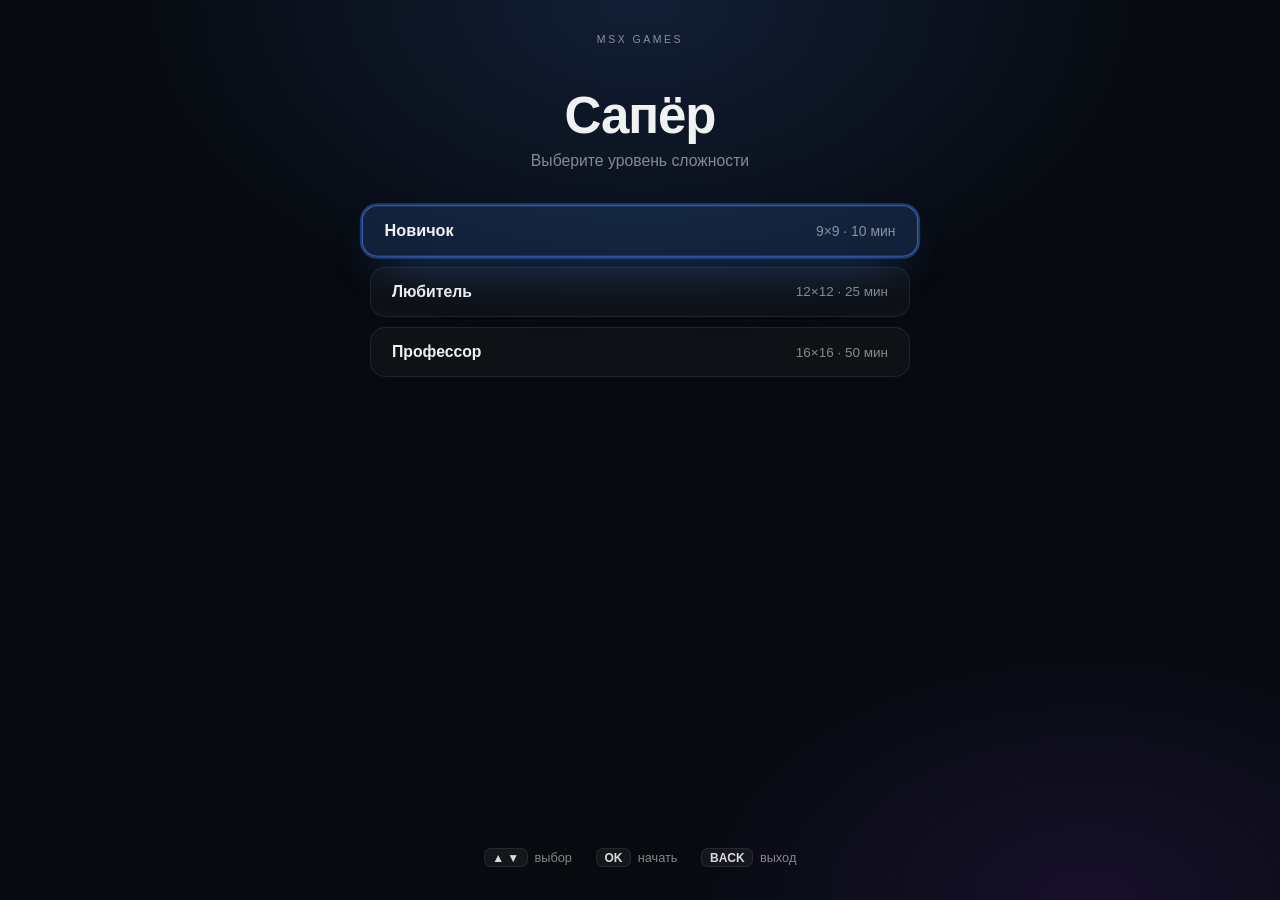
==== msx/game/index.html @ 0b4644fc "Add files via upload" ====
<!DOCTYPE html>
<html lang="ru">
<head>
<meta charset="UTF-8"/>
<meta name="viewport" content="width=device-width, initial-scale=1"/>
<title>Сапёр — MSX</title>
<style>
  :root{
    color-scheme: dark;
    --bg:#070a0f;
    --line:rgba(255,255,255,.08);
    --text:rgba(255,255,255,.94);
    --muted:rgba(255,255,255,.5);
    --accent:#4c8dff;
    --danger:#ff4d4d;
  }
  *{box-sizing:border-box;}
  html{font-size:clamp(15px,1.05vw,24px);}
  html,body{height:100%;margin:0;overflow:hidden;}
  body{
    background:var(--bg);
    color:var(--text);
    font-family:-apple-system,BlinkMacSystemFont,"Segoe UI",Roboto,Arial,sans-serif;
    -webkit-font-smoothing:antialiased;
    user-select:none;
    -webkit-tap-highlight-color:transparent;
  }
  body::before{
    content:"";
    position:fixed;
    inset:0;
    pointer-events:none;
    background:
      radial-gradient(60% 55% at 50% 0%,rgba(76,141,255,.16),transparent 70%),
      radial-gradient(50% 45% at 85% 100%,rgba(140,69,247,.12),transparent 70%);
  }
  #app{position:relative;height:100%;}
  .screen{
    position:absolute;
    inset:0;
    display:none;
    flex-direction:column;
    padding:2.2rem 2.6rem;
  }
  .screen.active{display:flex;}
  .brand{
    text-align:center;
    font-size:.7rem;
    letter-spacing:.24em;
    text-transform:uppercase;
    color:var(--muted);
  }
  .menu-head{margin-top:4vh;text-align:center;}
  .menu-head h1{
    margin:.3rem 0 0;
    font-size:3.4rem;
    font-weight:650;
    letter-spacing:-.02em;
  }
  .menu-head .sub{margin:.5rem 0 0;color:var(--muted);font-size:1.05rem;}
  .menu-list{
    display:flex;
    flex-direction:column;
    gap:.7rem;
    width:min(36rem,100%);
    margin:2.4rem auto 0;
  }
  .menu-item{
    display:flex;
    align-items:center;
    gap:1rem;
    padding:1rem 1.4rem;
    border-radius:1rem;
    border:1px solid var(--line);
    background:rgba(255,255,255,.03);
    font-size:1.05rem;
    transition:transform .12s ease,background .12s ease,border-color .12s ease,box-shadow .12s ease;
  }
  .menu-item .name{font-weight:550;}
  .menu-item .meta{margin-left:auto;color:var(--muted);font-size:.9rem;font-variant-numeric:tabular-nums;}
  .menu-item.sel{
    background:rgba(76,141,255,.16);
    border-color:rgba(76,141,255,.65);
    transform:scale(1.03);
    box-shadow:0 0 0 2px rgba(76,141,255,.35),0 20px 44px -20px rgba(76,141,255,.85);
  }
  .hud{display:flex;gap:1.4rem;justify-content:center;}
  .hud-item{
    display:flex;
    flex-direction:column;
    align-items:center;
    min-width:8.5rem;
    padding:.5rem 1.2rem;
    border:1px solid var(--line);
    border-radius:.9rem;
    background:rgba(255,255,255,.03);
  }
  .hud-label{font-size:.66rem;letter-spacing:.18em;text-transform:uppercase;color:var(--muted);}
  .hud b{font-size:1.5rem;font-variant-numeric:tabular-nums;}
  .board-wrap{
    flex:1;
    min-height:0;
    display:flex;
    align-items:center;
    justify-content:center;
    padding:1rem 0;
  }
  .board{
    --cols:9;
    --rows:9;
    --cell:44px;
    --gap:2px;
    display:grid;
    grid-template-columns:repeat(var(--cols),var(--cell));
    grid-template-rows:repeat(var(--rows),var(--cell));
    gap:var(--gap);
  }
  .cell{
    width:var(--cell);
    height:var(--cell);
    display:flex;
    align-items:center;
    justify-content:center;
    line-height:1;
    font-weight:700;
    font-size:calc(var(--cell) * .48);
    border-radius:calc(var(--cell) * .16);
    background:#1b2430;
    border:1px solid rgba(255,255,255,.05);
    box-shadow:inset 0 1px 0 rgba(255,255,255,.06);
    transition:transform .08s ease;
  }
  .cell.open{background:#0e131a;border-color:rgba(255,255,255,.03);box-shadow:none;}
  .cell.flag{color:#ff6b6b;}
  .cell.mine{background:#3a1113;color:#ffd0d0;}
  .cell.boom{background:var(--danger);color:#fff;}
  .cell.wrong{background:#2a1010;color:#ff9a9a;}
  .cell.cursor{
    outline:3px solid var(--accent);
    outline-offset:1px;
    transform:scale(1.08);
    z-index:2;
    box-shadow:0 0 0 4px rgba(76,141,255,.25),0 0 30px rgba(76,141,255,.55);
  }
  .cell.n1{color:#4c8dff;}
  .cell.n2{color:#34d399;}
  .cell.n3{color:#f87171;}
  .cell.n4{color:#c084fc;}
  .cell.n5{color:#fbbf24;}
  .cell.n6{color:#22d3ee;}
  .cell.n7{color:#e5e7eb;}
  .cell.n8{color:#9ca3af;}
  .hint-bar{
    display:flex;
    flex-wrap:wrap;
    gap:.5rem 1.6rem;
    justify-content:center;
    color:var(--muted);
    font-size:.85rem;
  }
  .hint-bar span{display:inline-flex;align-items:center;gap:.45rem;}
  .kbd{
    border:1px solid var(--line);
    background:rgba(255,255,255,.05);
    border-radius:.45rem;
    padding:.1rem .5rem;
    color:rgba(255,255,255,.85);
    font-size:.8rem;
  }
  .overlay{
    position:fixed;
    inset:0;
    z-index:10;
    display:flex;
    align-items:center;
    justify-content:center;
    background:rgba(4,7,11,.75);
    opacity:0;
    pointer-events:none;
    transition:opacity .15s ease;
  }
  .overlay.show{opacity:1;pointer-events:auto;}
  .panel{
    width:min(34rem,86vw);
    padding:2rem;
    border-radius:1.4rem;
    border:1px solid var(--line);
    background:linear-gradient(180deg,rgba(20,28,39,.98),rgba(12,17,24,.98));
    box-shadow:0 40px 90px -30px rgba(0,0,0,.9);
  }
  .panel h2{margin:0 0 .35rem;font-size:1.9rem;font-weight:650;}
  .ov-text{margin:0 0 1.5rem;color:var(--muted);font-size:.98rem;}
  .panel .menu-list{margin:0;width:100%;}
</style>
</head>
<body>
<div id="app">

  <section id="screen-menu" class="screen active">
    <div class="brand">MSX Games</div>
    <div class="menu-head">
      <h1>Сапёр</h1>
      <p class="sub">Выберите уровень сложности</p>
    </div>
    <nav id="menuList" class="menu-list"></nav>
    <div style="flex:1"></div>
    <div class="hint-bar">
      <span><b class="kbd">▲ ▼</b> выбор</span>
      <span><b class="kbd">OK</b> начать</span>
      <span><b class="kbd">BACK</b> выход</span>
    </div>
  </section>

  <section id="screen-game" class="screen">
    <div class="hud">
      <div class="hud-item"><span class="hud-label">Мины</span><b id="hudMines">0</b></div>
      <div class="hud-item"><span class="hud-label">Время</span><b id="hudTime">0:00</b></div>
      <div class="hud-item"><span class="hud-label">Уровень</span><b id="hudLevel">—</b></div>
    </div>
    <div id="boardWrap" class="board-wrap"><div id="board" class="board"></div></div>
    <div class="hint-bar">
      <span><b class="kbd">◀ ▲ ▼ ▶</b> курсор</span>
      <span><b class="kbd">OK</b> открыть</span>
      <span><b class="kbd">удержание OK</b> флаг</span>
      <span><b class="kbd">BACK</b> пауза</span>
    </div>
  </section>

  <div id="overlay" class="overlay">
    <div class="panel">
      <h2 id="ovTitle"></h2>
      <p id="ovText" class="ov-text"></p>
      <nav id="ovList" class="menu-list"></nav>
    </div>
  </div>

</div>

<script>
(function () {
  var LEVELS = [
    { name: 'Новичок',   cols: 9,  rows: 9,  mines: 10 },
    { name: 'Любитель',  cols: 12, rows: 12, mines: 25 },
    { name: 'Профессор', cols: 16, rows: 16, mines: 50 }
  ];
  var NUM_CLASS = ['', 'n1', 'n2', 'n3', 'n4', 'n5', 'n6', 'n7', 'n8'];
  var OK_CODES = [13, 32];
  var BACK_CODES = [8, 27, 166, 461, 10009];
  var HOLD_MS = 420;

  function el(id) { return document.getElementById(id); }

  var screenMenu = el('screen-menu');
  var screenGame = el('screen-game');
  var menuList = el('menuList');
  var boardEl = el('board');
  var boardWrap = el('boardWrap');
  var hudMines = el('hudMines');
  var hudTime = el('hudTime');
  var hudLevel = el('hudLevel');
  var overlay = el('overlay');
  var ovTitle = el('ovTitle');
  var ovText = el('ovText');
  var ovList = el('ovList');

  var state = {
    screen: 'menu',
    menuIndex: 0,
    level: 0,
    cells: null,
    cellEls: [],
    cols: 0,
    rows: 0,
    mineCount: 0,
    cursor: 0,
    started: false,
    finished: false,
    flags: 0,
    revealed: 0,
    time: 0,
    timer: null,
    overlay: null,
    ovIndex: 0,
    ovItems: []
  };

  var okDown = false;
  var okLong = false;
  var okTimer = null;

  function isOk(k) { return OK_CODES.indexOf(k) !== -1; }
  function isBack(k) { return BACK_CODES.indexOf(k) !== -1; }

  function fmtTime(t) {
    var m = Math.floor(t / 60);
    var s = t % 60;
    return m + ':' + (s < 10 ? '0' + s : s);
  }

  function buildItem(label, meta) {
    var item = document.createElement('div');
    item.className = 'menu-item';
    var name = document.createElement('span');
    name.className = 'name';
    name.textContent = label;
    item.appendChild(name);
    if (meta) {
      var m = document.createElement('span');
      m.className = 'meta';
      m.textContent = meta;
      item.appendChild(m);
    }
    return item;
  }

  function updateSel(container, index) {
    for (var i = 0; i < container.children.length; i++) {
      container.children[i].classList.toggle('sel', i === index);
    }
  }

  function buildMenu() {
    menuList.innerHTML = '';
    for (var i = 0; i < LEVELS.length; i++) {
      var lv = LEVELS[i];
      menuList.appendChild(buildItem(lv.name, lv.cols + '×' + lv.rows + ' · ' + lv.mines + ' мин'));
    }
    updateSel(menuList, state.menuIndex);
  }

  function setScreen(name) {
    state.screen = name;
    screenMenu.classList.toggle('active', name === 'menu');
    screenGame.classList.toggle('active', name === 'game');
  }

  function neighbors(i) {
    var x = i % state.cols;
    var y = Math.floor(i / state.cols);
    var out = [];
    for (var dy = -1; dy <= 1; dy++) {
      for (var dx = -1; dx <= 1; dx++) {
        if (!dx && !dy) { continue; }
        var nx = x + dx;
        var ny = y + dy;
        if (nx < 0 || ny < 0 || nx >= state.cols || ny >= state.rows) { continue; }
        out.push(ny * state.cols + nx);
      }
    }
    return out;
  }

  function shuffle(arr) {
    for (var i = arr.length - 1; i > 0; i--) {
      var j = Math.floor(Math.random() * (i + 1));
      var tmp = arr[i];
      arr[i] = arr[j];
      arr[j] = tmp;
    }
  }

  function placeMines(safe) {
    var total = state.cols * state.rows;
    var banned = [safe];
    var nb = neighbors(safe);
    for (var i = 0; i < nb.length; i++) { banned.push(nb[i]); }
    var pool = [];
    for (var p = 0; p < total; p++) {
      if (banned.indexOf(p) === -1) { pool.push(p); }
    }
    for (var q = 0; q < total && pool.length < state.mineCount; q++) {
      if (q !== safe && banned.indexOf(q) === -1 && pool.indexOf(q) === -1) { pool.push(q); }
    }
    shuffle(pool);
    for (var m = 0; m < state.mineCount && m < pool.length; m++) {
      state.cells[pool[m]].mine = true;
    }
    for (var c = 0; c < total; c++) {
      if (state.cells[c].mine) { continue; }
      var n = 0;
      var around = neighbors(c);
      for (var a = 0; a < around.length; a++) {
        if (state.cells[around[a]].mine) { n++; }
      }
      state.cells[c].count = n;
    }
  }

  function buildBoard() {
    boardEl.innerHTML = '';
    state.cellEls = [];
    var total = state.cols * state.rows;
    var frag = document.createDocumentFragment();
    for (var i = 0; i < total; i++) {
      var cell = document.createElement('div');
      cell.className = 'cell';
      frag.appendChild(cell);
      state.cellEls.push(cell);
    }
    boardEl.appendChild(frag);
  }

  function layoutBoard() {
    if (!state.cells || state.screen !== 'game') { return; }
    var rect = boardWrap.getBoundingClientRect();
    var pad = parseFloat(getComputedStyle(boardWrap).paddingTop) || 0;
    var gap = 2;
    var availW = rect.width - 6;
    var availH = rect.height - pad * 2 - 6;
    var cw = (availW - gap * (state.cols - 1)) / state.cols;
    var ch = (availH - gap * (state.rows - 1)) / state.rows;
    var size = Math.floor(Math.min(cw, ch));
    if (size < 16) { size = 16; }
    boardEl.style.setProperty('--cols', state.cols);
    boardEl.style.setProperty('--rows', state.rows);
    boardEl.style.setProperty('--gap', gap + 'px');
    boardEl.style.setProperty('--cell', size + 'px');
  }

  function updateCell(i) {
    var c = state.cells[i];
    var e = state.cellEls[i];
    var cls = 'cell';
    var txt = '';
    if (c.revealed && c.mine) {
      cls += c.boom ? ' mine boom' : ' mine';
      txt = '●';
    } else if (c.revealed) {
      cls += ' open';
      if (c.count > 0) {
        cls += ' ' + NUM_CLASS[c.count];
        txt = String(c.count);
      }
    } else if (c.flagged) {
      if (state.finished && !c.mine) {
        cls += ' flag wrong';
        txt = '✕';
      } else {
        cls += ' flag';
        txt = '⚑';
      }
    } else if (c.mine && state.finished) {
      cls += ' open mine';
      txt = '●';
    }
    if (i === state.cursor && !state.finished) { cls += ' cursor'; }
    e.className = cls;
    if (e.textContent !== txt) { e.textContent = txt; }
  }

  function renderAll() {
    for (var i = 0; i < state.cells.length; i++) { updateCell(i); }
  }

  function updateHud() {
    hudMines.textContent = state.mineCount - state.flags;
    hudTime.textContent = fmtTime(state.time);
  }

  function startTimer() {
    stopTimer();
    state.timer = setInterval(function () {
      if (state.time < 999) { state.time++; }
      hudTime.textContent = fmtTime(state.time);
    }, 1000);
  }

  function stopTimer() {
    if (state.timer) {
      clearInterval(state.timer);
      state.timer = null;
    }
  }

  function newGame(levelIndex) {
    stopTimer();
    closeOverlay();
    state.level = levelIndex;
    var lv = LEVELS[levelIndex];
    state.cols = lv.cols;
    state.rows = lv.rows;
    state.mineCount = lv.mines;
    var total = lv.cols * lv.rows;
    state.cells = [];
    for (var i = 0; i < total; i++) {
      state.cells.push({ mine: false, revealed: false, flagged: false, count: 0, boom: false });
    }
    state.cursor = 0;
    state.started = false;
    state.finished = false;
    state.flags = 0;
    state.revealed = 0;
    state.time = 0;
    hudLevel.textContent = lv.name;
    updateHud();
    setScreen('game');
    buildBoard();
    layoutBoard();
    renderAll();
  }

  function floodReveal(start) {
    var stack = [start];
    while (stack.length) {
      var i = stack.pop();
      var c = state.cells[i];
      if (c.revealed || c.flagged) { continue; }
      c.revealed = true;
      state.revealed++;
      if (c.count === 0 && !c.mine) {
        var nb = neighbors(i);
        for (var n = 0; n < nb.length; n++) {
          if (!state.cells[nb[n]].revealed) { stack.push(nb[n]); }
        }
      }
    }
  }

  function checkWin() {
    if (state.revealed === state.cols * state.rows - state.mineCount) {
      win();
      return true;
    }
    return false;
  }

  function win() {
    state.finished = true;
    stopTimer();
    for (var i = 0; i < state.cells.length; i++) {
      if (state.cells[i].mine) { state.cells[i].flagged = true; }
    }
    state.flags = state.mineCount;
    updateHud();
    renderAll();
    showOverlay('win');
  }

  function lose() {
    state.finished = true;
    stopTimer();
    for (var i = 0; i < state.cells.length; i++) {
      var c = state.cells[i];
      if (c.mine && !c.flagged) { c.revealed = true; }
    }
    renderAll();
    showOverlay('lose');
  }

  function openCell(i) {
    if (state.screen !== 'game' || state.overlay || state.finished) { return; }
    var c = state.cells[i];
    if (c.flagged) { return; }
    if (!state.started) {
      placeMines(i);
      state.started = true;
      startTimer();
    }
    if (c.revealed) {
      chord(i);
      return;
    }
    if (c.mine) {
      c.revealed = true;
      c.boom = true;
      lose();
      return;
    }
    floodReveal(i);
    renderAll();
    checkWin();
  }

  function chord(i) {
    var c = state.cells[i];
    if (c.count === 0) { return; }
    var nb = neighbors(i);
    var flags = 0;
    for (var n = 0; n < nb.length; n++) {
      if (state.cells[nb[n]].flagged) { flags++; }
    }
    if (flags !== c.count) { return; }
    for (var k = 0; k < nb.length; k++) {
      var t = state.cells[nb[k]];
      if (t.flagged || t.revealed) { continue; }
      if (t.mine) {
        t.revealed = true;
        t.boom = true;
        lose();
        return;
      }
      floodReveal(nb[k]);
      if (checkWin()) { return; }
    }
    renderAll();
  }

  function toggleFlag(i) {
    if (state.screen !== 'game' || state.overlay || state.finished) { return; }
    var c = state.cells[i];
    if (c.revealed) { return; }
    c.flagged = !c.flagged;
    state.flags += c.flagged ? 1 : -1;
    updateHud();
    updateCell(i);
  }

  function moveCursor(dx, dy) {
    var x = state.cursor % state.cols;
    var y = Math.floor(state.cursor / state.cols);
    var nx = Math.min(state.cols - 1, Math.max(0, x + dx));
    var ny = Math.min(state.rows - 1, Math.max(0, y + dy));
    var ni = ny * state.cols + nx;
    if (ni === state.cursor) { return; }
    var prev = state.cursor;
    state.cursor = ni;
    updateCell(prev);
    updateCell(ni);
  }

  function buildOverlayList(items) {
    ovList.innerHTML = '';
    for (var i = 0; i < items.length; i++) {
      ovList.appendChild(buildItem(items[i].label, null));
    }
    updateSel(ovList, state.ovIndex);
  }

  function showOverlay(type) {
    var title = '';
    var text = '';
    var items = [];
    if (type === 'pause') {
      title = 'Пауза';
      text = 'Игра приостановлена.';
      items = [
        { label: 'Продолжить', run: resumeGame },
        { label: 'Новая игра', run: function () { newGame(state.level); } },
        { label: 'Уровни', run: goMenu }
      ];
    } else if (type === 'win') {
      title = 'Победа';
      text = 'Поле очищено за ' + fmtTime(state.time) + '.';
      items = [
        { label: 'Новая игра', run: function () { newGame(state.level); } },
        { label: 'Уровни', run: goMenu }
      ];
    } else {
      title = 'Поражение';
      text = 'Вы наткнулись на мину.';
      items = [
        { label: 'Новая игра', run: function () { newGame(state.level); } },
        { label: 'Уровни', run: goMenu }
      ];
    }
    state.overlay = type;
    state.ovIndex = 0;
    state.ovItems = items;
    ovTitle.textContent = title;
    ovText.textContent = text;
    buildOverlayList(items);
    overlay.classList.add('show');
  }

  function closeOverlay() {
    overlay.classList.remove('show');
    state.overlay = null;
  }

  function resumeGame() {
    closeOverlay();
    if (state.screen === 'game' && !state.finished) { startTimer(); }
  }

  function goMenu() {
    stopTimer();
    closeOverlay();
    setScreen('menu');
    updateSel(menuList, state.menuIndex);
  }

  function moveMenu(d) {
    state.menuIndex = (state.menuIndex + d + LEVELS.length) % LEVELS.length;
    updateSel(menuList, state.menuIndex);
  }

  function moveOverlay(d) {
    var n = state.ovItems.length;
    if (!n) { return; }
    state.ovIndex = (state.ovIndex + d + n) % n;
    updateSel(ovList, state.ovIndex);
  }

  function activateOverlay() {
    var item = state.ovItems[state.ovIndex];
    if (item) { item.run(); }
  }

  function exitApp() {
    try {
      if (history.length > 1) { history.back(); }
    } catch (err) {}
  }

  function clearOkTimer() {
    if (okTimer) {
      clearTimeout(okTimer);
      okTimer = null;
    }
  }

  function onKeyDown(e) {
    var k = e.keyCode || e.which;
    if ((k >= 37 && k <= 40) || isOk(k) || isBack(k)) { e.preventDefault(); }
    if (e.repeat && isOk(k)) { return; }

    if (state.overlay) {
      if (k === 38) { moveOverlay(-1); }
      else if (k === 40) { moveOverlay(1); }
      else if (isOk(k)) { activateOverlay(); }
      else if (isBack(k)) { resumeGame(); }
      return;
    }

    if (state.screen === 'menu') {
      if (k === 38) { moveMenu(-1); }
      else if (k === 40) { moveMenu(1); }
      else if (isOk(k)) { newGame(state.menuIndex); }
      else if (isBack(k)) { exitApp(); }
      return;
    }

    if (k === 37) { moveCursor(-1, 0); }
    else if (k === 39) { moveCursor(1, 0); }
    else if (k === 38) { moveCursor(0, -1); }
    else if (k === 40) { moveCursor(0, 1); }
    else if (isOk(k)) {
      okDown = true;
      okLong = false;
      clearOkTimer();
      okTimer = setTimeout(function () {
        okLong = true;
        toggleFlag(state.cursor);
      }, HOLD_MS);
    } else if (isBack(k)) {
      if (state.finished) { goMenu(); }
      else { stopTimer(); showOverlay('pause'); }
    }
  }

  function onKeyUp(e) {
    var k = e.keyCode || e.which;
    if (!isOk(k)) { return; }
    clearOkTimer();
    if (okDown && !okLong) { openCell(state.cursor); }
    okDown = false;
    okLong = false;
  }

  document.addEventListener('keydown', onKeyDown);
  document.addEventListener('keyup', onKeyUp);
  window.addEventListener('resize', layoutBoard);
  window.addEventListener('blur', clearOkTimer);

  buildMenu();
  updateHud();
})();
</script>
</body>
</html>
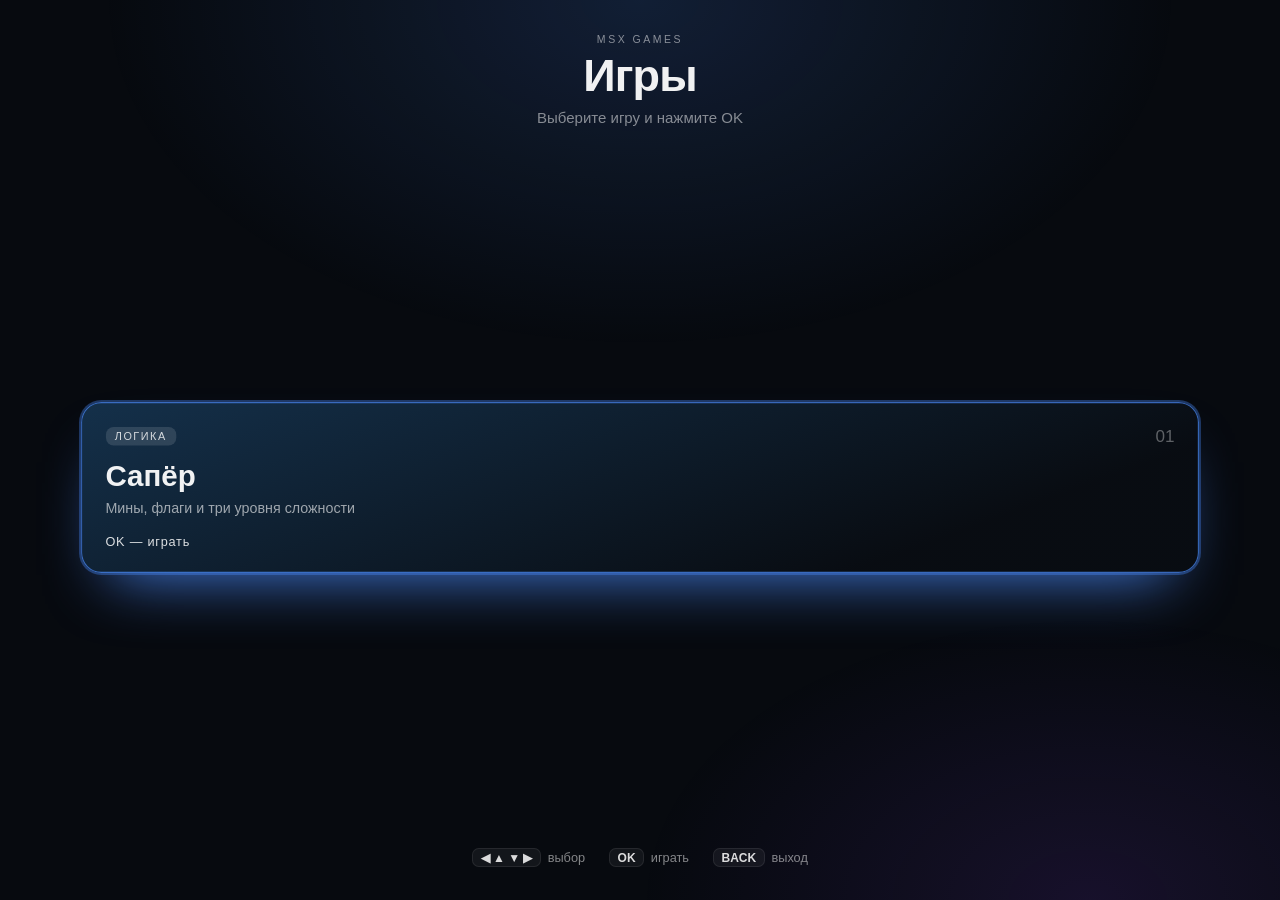
==== commit 26a1789d: "Add files via upload" ====
--- a/msx/game/index.html
+++ b/msx/game/index.html
@@ -3,7 +3,7 @@
 <head>
 <meta charset="UTF-8"/>
 <meta name="viewport" content="width=device-width, initial-scale=1"/>
-<title>Сапёр — MSX</title>
+<title>Игры — MSX</title>
 <style>
   :root{
     color-scheme: dark;
@@ -12,7 +12,6 @@
     --text:rgba(255,255,255,.94);
     --muted:rgba(255,255,255,.5);
     --accent:#4c8dff;
-    --danger:#ff4d4d;
   }
   *{box-sizing:border-box;}
   html{font-size:clamp(15px,1.05vw,24px);}
@@ -34,122 +33,71 @@
       radial-gradient(60% 55% at 50% 0%,rgba(76,141,255,.16),transparent 70%),
       radial-gradient(50% 45% at 85% 100%,rgba(140,69,247,.12),transparent 70%);
   }
-  #app{position:relative;height:100%;}
-  .screen{
-    position:absolute;
-    inset:0;
-    display:none;
+  #app{
+    position:relative;
+    height:100%;
+    display:flex;
     flex-direction:column;
     padding:2.2rem 2.6rem;
   }
-  .screen.active{display:flex;}
-  .brand{
-    text-align:center;
-    font-size:.7rem;
-    letter-spacing:.24em;
-    text-transform:uppercase;
-    color:var(--muted);
-  }
-  .menu-head{margin-top:4vh;text-align:center;}
-  .menu-head h1{
-    margin:.3rem 0 0;
-    font-size:3.4rem;
-    font-weight:650;
-    letter-spacing:-.02em;
-  }
-  .menu-head .sub{margin:.5rem 0 0;color:var(--muted);font-size:1.05rem;}
-  .menu-list{
-    display:flex;
-    flex-direction:column;
-    gap:.7rem;
-    width:min(36rem,100%);
-    margin:2.4rem auto 0;
-  }
-  .menu-item{
-    display:flex;
-    align-items:center;
-    gap:1rem;
-    padding:1rem 1.4rem;
-    border-radius:1rem;
-    border:1px solid var(--line);
-    background:rgba(255,255,255,.03);
-    font-size:1.05rem;
-    transition:transform .12s ease,background .12s ease,border-color .12s ease,box-shadow .12s ease;
-  }
-  .menu-item .name{font-weight:550;}
-  .menu-item .meta{margin-left:auto;color:var(--muted);font-size:.9rem;font-variant-numeric:tabular-nums;}
-  .menu-item.sel{
-    background:rgba(76,141,255,.16);
-    border-color:rgba(76,141,255,.65);
-    transform:scale(1.03);
-    box-shadow:0 0 0 2px rgba(76,141,255,.35),0 20px 44px -20px rgba(76,141,255,.85);
-  }
-  .hud{display:flex;gap:1.4rem;justify-content:center;}
-  .hud-item{
-    display:flex;
-    flex-direction:column;
-    align-items:center;
-    min-width:8.5rem;
-    padding:.5rem 1.2rem;
-    border:1px solid var(--line);
-    border-radius:.9rem;
-    background:rgba(255,255,255,.03);
-  }
-  .hud-label{font-size:.66rem;letter-spacing:.18em;text-transform:uppercase;color:var(--muted);}
-  .hud b{font-size:1.5rem;font-variant-numeric:tabular-nums;}
-  .board-wrap{
+  .head{text-align:center;}
+  .brand{font-size:.7rem;letter-spacing:.24em;text-transform:uppercase;color:var(--muted);}
+  .head h1{margin:.3rem 0 0;font-size:3rem;font-weight:650;letter-spacing:-.02em;}
+  .head .sub{margin:.5rem 0 0;color:var(--muted);font-size:1rem;}
+  .grid-wrap{
     flex:1;
     min-height:0;
     display:flex;
     align-items:center;
     justify-content:center;
-    padding:1rem 0;
-  }
-  .board{
-    --cols:9;
-    --rows:9;
-    --cell:44px;
-    --gap:2px;
+    padding:2rem 0;
+  }
+  .grid{
+    --cols:1;
     display:grid;
-    grid-template-columns:repeat(var(--cols),var(--cell));
-    grid-template-rows:repeat(var(--rows),var(--cell));
-    gap:var(--gap);
-  }
-  .cell{
-    width:var(--cell);
-    height:var(--cell);
-    display:flex;
-    align-items:center;
-    justify-content:center;
-    line-height:1;
-    font-weight:700;
-    font-size:calc(var(--cell) * .48);
-    border-radius:calc(var(--cell) * .16);
-    background:#1b2430;
-    border:1px solid rgba(255,255,255,.05);
+    grid-template-columns:repeat(var(--cols),1fr);
+    gap:1.2rem;
+    width:100%;
+    max-width:72rem;
+  }
+  .card{
+    position:relative;
+    display:flex;
+    flex-direction:column;
+    min-height:11rem;
+    padding:1.5rem;
+    border-radius:1.3rem;
+    border:1px solid var(--line);
+    background:linear-gradient(160deg,var(--card) 0%,rgba(9,13,19,.94) 78%);
     box-shadow:inset 0 1px 0 rgba(255,255,255,.06);
-    transition:transform .08s ease;
-  }
-  .cell.open{background:#0e131a;border-color:rgba(255,255,255,.03);box-shadow:none;}
-  .cell.flag{color:#ff6b6b;}
-  .cell.mine{background:#3a1113;color:#ffd0d0;}
-  .cell.boom{background:var(--danger);color:#fff;}
-  .cell.wrong{background:#2a1010;color:#ff9a9a;}
-  .cell.cursor{
-    outline:3px solid var(--accent);
-    outline-offset:1px;
-    transform:scale(1.08);
-    z-index:2;
-    box-shadow:0 0 0 4px rgba(76,141,255,.25),0 0 30px rgba(76,141,255,.55);
-  }
-  .cell.n1{color:#4c8dff;}
-  .cell.n2{color:#34d399;}
-  .cell.n3{color:#f87171;}
-  .cell.n4{color:#c084fc;}
-  .cell.n5{color:#fbbf24;}
-  .cell.n6{color:#22d3ee;}
-  .cell.n7{color:#e5e7eb;}
-  .cell.n8{color:#9ca3af;}
+    transition:transform .12s ease,border-color .12s ease,box-shadow .12s ease;
+  }
+  .card-head{display:flex;align-items:center;gap:.6rem;}
+  .tag{
+    padding:.2rem .6rem;
+    border-radius:.5rem;
+    background:rgba(255,255,255,.12);
+    font-size:.7rem;
+    letter-spacing:.14em;
+    text-transform:uppercase;
+    color:rgba(255,255,255,.8);
+  }
+  .num{margin-left:auto;color:rgba(255,255,255,.35);font-size:1.1rem;font-variant-numeric:tabular-nums;}
+  .card h2{margin:auto 0 0;font-size:1.9rem;font-weight:650;}
+  .card p{margin:.45rem 0 0;font-size:.92rem;color:rgba(255,255,255,.6);}
+  .card-hint{
+    margin-top:1.2rem;
+    font-size:.82rem;
+    letter-spacing:.06em;
+    color:rgba(255,255,255,.45);
+  }
+  .card.sel{
+    border-color:rgba(76,141,255,.7);
+    transform:scale(1.035);
+    box-shadow:0 0 0 2px rgba(76,141,255,.35),0 30px 60px -28px rgba(76,141,255,.9);
+  }
+  .card.sel .card-hint{color:rgba(255,255,255,.85);}
+  .empty{color:var(--muted);text-align:center;font-size:1rem;}
   .hint-bar{
     display:flex;
     flex-wrap:wrap;
@@ -167,546 +115,137 @@
     color:rgba(255,255,255,.85);
     font-size:.8rem;
   }
-  .overlay{
-    position:fixed;
-    inset:0;
-    z-index:10;
-    display:flex;
-    align-items:center;
-    justify-content:center;
-    background:rgba(4,7,11,.75);
-    opacity:0;
-    pointer-events:none;
-    transition:opacity .15s ease;
-  }
-  .overlay.show{opacity:1;pointer-events:auto;}
-  .panel{
-    width:min(34rem,86vw);
-    padding:2rem;
-    border-radius:1.4rem;
-    border:1px solid var(--line);
-    background:linear-gradient(180deg,rgba(20,28,39,.98),rgba(12,17,24,.98));
-    box-shadow:0 40px 90px -30px rgba(0,0,0,.9);
-  }
-  .panel h2{margin:0 0 .35rem;font-size:1.9rem;font-weight:650;}
-  .ov-text{margin:0 0 1.5rem;color:var(--muted);font-size:.98rem;}
-  .panel .menu-list{margin:0;width:100%;}
 </style>
 </head>
 <body>
 <div id="app">
-
-  <section id="screen-menu" class="screen active">
+  <header class="head">
     <div class="brand">MSX Games</div>
-    <div class="menu-head">
-      <h1>Сапёр</h1>
-      <p class="sub">Выберите уровень сложности</p>
-    </div>
-    <nav id="menuList" class="menu-list"></nav>
-    <div style="flex:1"></div>
-    <div class="hint-bar">
-      <span><b class="kbd">▲ ▼</b> выбор</span>
-      <span><b class="kbd">OK</b> начать</span>
-      <span><b class="kbd">BACK</b> выход</span>
-    </div>
-  </section>
-
-  <section id="screen-game" class="screen">
-    <div class="hud">
-      <div class="hud-item"><span class="hud-label">Мины</span><b id="hudMines">0</b></div>
-      <div class="hud-item"><span class="hud-label">Время</span><b id="hudTime">0:00</b></div>
-      <div class="hud-item"><span class="hud-label">Уровень</span><b id="hudLevel">—</b></div>
-    </div>
-    <div id="boardWrap" class="board-wrap"><div id="board" class="board"></div></div>
-    <div class="hint-bar">
-      <span><b class="kbd">◀ ▲ ▼ ▶</b> курсор</span>
-      <span><b class="kbd">OK</b> открыть</span>
-      <span><b class="kbd">удержание OK</b> флаг</span>
-      <span><b class="kbd">BACK</b> пауза</span>
-    </div>
-  </section>
-
-  <div id="overlay" class="overlay">
-    <div class="panel">
-      <h2 id="ovTitle"></h2>
-      <p id="ovText" class="ov-text"></p>
-      <nav id="ovList" class="menu-list"></nav>
-    </div>
+    <h1>Игры</h1>
+    <p class="sub">Выберите игру и нажмите OK</p>
+  </header>
+
+  <div class="grid-wrap">
+    <main id="grid" class="grid"></main>
   </div>
 
+  <footer class="hint-bar">
+    <span><b class="kbd">◀ ▲ ▼ ▶</b> выбор</span>
+    <span><b class="kbd">OK</b> играть</span>
+    <span><b class="kbd">BACK</b> выход</span>
+  </footer>
 </div>
 
 <script>
 (function () {
-  var LEVELS = [
-    { name: 'Новичок',   cols: 9,  rows: 9,  mines: 10 },
-    { name: 'Любитель',  cols: 12, rows: 12, mines: 25 },
-    { name: 'Профессор', cols: 16, rows: 16, mines: 50 }
+  var GAMES = [
+    {
+      title: 'Сапёр',
+      sub: 'Мины, флаги и три уровня сложности',
+      tag: 'Логика',
+      color: '#14304A',
+      url: 'bombgame/index.html'
+    }
   ];
-  var NUM_CLASS = ['', 'n1', 'n2', 'n3', 'n4', 'n5', 'n6', 'n7', 'n8'];
+
   var OK_CODES = [13, 32];
   var BACK_CODES = [8, 27, 166, 461, 10009];
-  var HOLD_MS = 420;
-
-  function el(id) { return document.getElementById(id); }
-
-  var screenMenu = el('screen-menu');
-  var screenGame = el('screen-game');
-  var menuList = el('menuList');
-  var boardEl = el('board');
-  var boardWrap = el('boardWrap');
-  var hudMines = el('hudMines');
-  var hudTime = el('hudTime');
-  var hudLevel = el('hudLevel');
-  var overlay = el('overlay');
-  var ovTitle = el('ovTitle');
-  var ovText = el('ovText');
-  var ovList = el('ovList');
-
-  var state = {
-    screen: 'menu',
-    menuIndex: 0,
-    level: 0,
-    cells: null,
-    cellEls: [],
-    cols: 0,
-    rows: 0,
-    mineCount: 0,
-    cursor: 0,
-    started: false,
-    finished: false,
-    flags: 0,
-    revealed: 0,
-    time: 0,
-    timer: null,
-    overlay: null,
-    ovIndex: 0,
-    ovItems: []
-  };
-
-  var okDown = false;
-  var okLong = false;
-  var okTimer = null;
 
   function isOk(k) { return OK_CODES.indexOf(k) !== -1; }
   function isBack(k) { return BACK_CODES.indexOf(k) !== -1; }
 
-  function fmtTime(t) {
-    var m = Math.floor(t / 60);
-    var s = t % 60;
-    return m + ':' + (s < 10 ? '0' + s : s);
-  }
-
-  function buildItem(label, meta) {
-    var item = document.createElement('div');
-    item.className = 'menu-item';
-    var name = document.createElement('span');
-    name.className = 'name';
-    name.textContent = label;
-    item.appendChild(name);
-    if (meta) {
-      var m = document.createElement('span');
-      m.className = 'meta';
-      m.textContent = meta;
-      item.appendChild(m);
-    }
-    return item;
-  }
-
-  function updateSel(container, index) {
-    for (var i = 0; i < container.children.length; i++) {
-      container.children[i].classList.toggle('sel', i === index);
-    }
-  }
-
-  function buildMenu() {
-    menuList.innerHTML = '';
-    for (var i = 0; i < LEVELS.length; i++) {
-      var lv = LEVELS[i];
-      menuList.appendChild(buildItem(lv.name, lv.cols + '×' + lv.rows + ' · ' + lv.mines + ' мин'));
-    }
-    updateSel(menuList, state.menuIndex);
-  }
-
-  function setScreen(name) {
-    state.screen = name;
-    screenMenu.classList.toggle('active', name === 'menu');
-    screenGame.classList.toggle('active', name === 'game');
-  }
-
-  function neighbors(i) {
-    var x = i % state.cols;
-    var y = Math.floor(i / state.cols);
-    var out = [];
-    for (var dy = -1; dy <= 1; dy++) {
-      for (var dx = -1; dx <= 1; dx++) {
-        if (!dx && !dy) { continue; }
-        var nx = x + dx;
-        var ny = y + dy;
-        if (nx < 0 || ny < 0 || nx >= state.cols || ny >= state.rows) { continue; }
-        out.push(ny * state.cols + nx);
-      }
-    }
-    return out;
-  }
-
-  function shuffle(arr) {
-    for (var i = arr.length - 1; i > 0; i--) {
-      var j = Math.floor(Math.random() * (i + 1));
-      var tmp = arr[i];
-      arr[i] = arr[j];
-      arr[j] = tmp;
-    }
-  }
-
-  function placeMines(safe) {
-    var total = state.cols * state.rows;
-    var banned = [safe];
-    var nb = neighbors(safe);
-    for (var i = 0; i < nb.length; i++) { banned.push(nb[i]); }
-    var pool = [];
-    for (var p = 0; p < total; p++) {
-      if (banned.indexOf(p) === -1) { pool.push(p); }
-    }
-    for (var q = 0; q < total && pool.length < state.mineCount; q++) {
-      if (q !== safe && banned.indexOf(q) === -1 && pool.indexOf(q) === -1) { pool.push(q); }
-    }
-    shuffle(pool);
-    for (var m = 0; m < state.mineCount && m < pool.length; m++) {
-      state.cells[pool[m]].mine = true;
-    }
-    for (var c = 0; c < total; c++) {
-      if (state.cells[c].mine) { continue; }
-      var n = 0;
-      var around = neighbors(c);
-      for (var a = 0; a < around.length; a++) {
-        if (state.cells[around[a]].mine) { n++; }
-      }
-      state.cells[c].count = n;
-    }
-  }
-
-  function buildBoard() {
-    boardEl.innerHTML = '';
-    state.cellEls = [];
-    var total = state.cols * state.rows;
-    var frag = document.createDocumentFragment();
-    for (var i = 0; i < total; i++) {
-      var cell = document.createElement('div');
-      cell.className = 'cell';
-      frag.appendChild(cell);
-      state.cellEls.push(cell);
-    }
-    boardEl.appendChild(frag);
-  }
-
-  function layoutBoard() {
-    if (!state.cells || state.screen !== 'game') { return; }
-    var rect = boardWrap.getBoundingClientRect();
-    var pad = parseFloat(getComputedStyle(boardWrap).paddingTop) || 0;
-    var gap = 2;
-    var availW = rect.width - 6;
-    var availH = rect.height - pad * 2 - 6;
-    var cw = (availW - gap * (state.cols - 1)) / state.cols;
-    var ch = (availH - gap * (state.rows - 1)) / state.rows;
-    var size = Math.floor(Math.min(cw, ch));
-    if (size < 16) { size = 16; }
-    boardEl.style.setProperty('--cols', state.cols);
-    boardEl.style.setProperty('--rows', state.rows);
-    boardEl.style.setProperty('--gap', gap + 'px');
-    boardEl.style.setProperty('--cell', size + 'px');
-  }
-
-  function updateCell(i) {
-    var c = state.cells[i];
-    var e = state.cellEls[i];
-    var cls = 'cell';
-    var txt = '';
-    if (c.revealed && c.mine) {
-      cls += c.boom ? ' mine boom' : ' mine';
-      txt = '●';
-    } else if (c.revealed) {
-      cls += ' open';
-      if (c.count > 0) {
-        cls += ' ' + NUM_CLASS[c.count];
-        txt = String(c.count);
-      }
-    } else if (c.flagged) {
-      if (state.finished && !c.mine) {
-        cls += ' flag wrong';
-        txt = '✕';
-      } else {
-        cls += ' flag';
-        txt = '⚑';
-      }
-    } else if (c.mine && state.finished) {
-      cls += ' open mine';
-      txt = '●';
-    }
-    if (i === state.cursor && !state.finished) { cls += ' cursor'; }
-    e.className = cls;
-    if (e.textContent !== txt) { e.textContent = txt; }
-  }
-
-  function renderAll() {
-    for (var i = 0; i < state.cells.length; i++) { updateCell(i); }
-  }
-
-  function updateHud() {
-    hudMines.textContent = state.mineCount - state.flags;
-    hudTime.textContent = fmtTime(state.time);
-  }
-
-  function startTimer() {
-    stopTimer();
-    state.timer = setInterval(function () {
-      if (state.time < 999) { state.time++; }
-      hudTime.textContent = fmtTime(state.time);
-    }, 1000);
-  }
-
-  function stopTimer() {
-    if (state.timer) {
-      clearInterval(state.timer);
-      state.timer = null;
-    }
-  }
-
-  function newGame(levelIndex) {
-    stopTimer();
-    closeOverlay();
-    state.level = levelIndex;
-    var lv = LEVELS[levelIndex];
-    state.cols = lv.cols;
-    state.rows = lv.rows;
-    state.mineCount = lv.mines;
-    var total = lv.cols * lv.rows;
-    state.cells = [];
-    for (var i = 0; i < total; i++) {
-      state.cells.push({ mine: false, revealed: false, flagged: false, count: 0, boom: false });
-    }
-    state.cursor = 0;
-    state.started = false;
-    state.finished = false;
-    state.flags = 0;
-    state.revealed = 0;
-    state.time = 0;
-    hudLevel.textContent = lv.name;
-    updateHud();
-    setScreen('game');
-    buildBoard();
-    layoutBoard();
-    renderAll();
-  }
-
-  function floodReveal(start) {
-    var stack = [start];
-    while (stack.length) {
-      var i = stack.pop();
-      var c = state.cells[i];
-      if (c.revealed || c.flagged) { continue; }
-      c.revealed = true;
-      state.revealed++;
-      if (c.count === 0 && !c.mine) {
-        var nb = neighbors(i);
-        for (var n = 0; n < nb.length; n++) {
-          if (!state.cells[nb[n]].revealed) { stack.push(nb[n]); }
-        }
-      }
-    }
-  }
-
-  function checkWin() {
-    if (state.revealed === state.cols * state.rows - state.mineCount) {
-      win();
-      return true;
-    }
-    return false;
-  }
-
-  function win() {
-    state.finished = true;
-    stopTimer();
-    for (var i = 0; i < state.cells.length; i++) {
-      if (state.cells[i].mine) { state.cells[i].flagged = true; }
-    }
-    state.flags = state.mineCount;
-    updateHud();
-    renderAll();
-    showOverlay('win');
-  }
-
-  function lose() {
-    state.finished = true;
-    stopTimer();
-    for (var i = 0; i < state.cells.length; i++) {
-      var c = state.cells[i];
-      if (c.mine && !c.flagged) { c.revealed = true; }
-    }
-    renderAll();
-    showOverlay('lose');
-  }
-
-  function openCell(i) {
-    if (state.screen !== 'game' || state.overlay || state.finished) { return; }
-    var c = state.cells[i];
-    if (c.flagged) { return; }
-    if (!state.started) {
-      placeMines(i);
-      state.started = true;
-      startTimer();
-    }
-    if (c.revealed) {
-      chord(i);
+  var grid = document.getElementById('grid');
+  var cards = [];
+  var index = 0;
+  var cols = 1;
+
+  function update() {
+    for (var i = 0; i < cards.length; i++) {
+      cards[i].classList.toggle('sel', i === index);
+    }
+  }
+
+  function buildCard(game, i) {
+    var card = document.createElement('article');
+    card.className = 'card';
+    card.style.setProperty('--card', game.color || '#14304A');
+
+    var head = document.createElement('div');
+    head.className = 'card-head';
+
+    var tag = document.createElement('span');
+    tag.className = 'tag';
+    tag.textContent = game.tag || 'Игра';
+
+    var num = document.createElement('span');
+    num.className = 'num';
+    num.textContent = (i < 9 ? '0' : '') + (i + 1);
+
+    head.appendChild(tag);
+    head.appendChild(num);
+
+    var title = document.createElement('h2');
+    title.textContent = game.title;
+
+    var sub = document.createElement('p');
+    sub.textContent = game.sub || '';
+
+    var hint = document.createElement('div');
+    hint.className = 'card-hint';
+    hint.textContent = 'OK — играть';
+
+    card.appendChild(head);
+    card.appendChild(title);
+    card.appendChild(sub);
+    card.appendChild(hint);
+    return card;
+  }
+
+  function render() {
+    grid.innerHTML = '';
+    cards = [];
+    if (!GAMES.length) {
+      var empty = document.createElement('div');
+      empty.className = 'empty';
+      empty.textContent = 'Игр пока нет';
+      grid.appendChild(empty);
       return;
     }
-    if (c.mine) {
-      c.revealed = true;
-      c.boom = true;
-      lose();
-      return;
-    }
-    floodReveal(i);
-    renderAll();
-    checkWin();
-  }
-
-  function chord(i) {
-    var c = state.cells[i];
-    if (c.count === 0) { return; }
-    var nb = neighbors(i);
-    var flags = 0;
-    for (var n = 0; n < nb.length; n++) {
-      if (state.cells[nb[n]].flagged) { flags++; }
-    }
-    if (flags !== c.count) { return; }
-    for (var k = 0; k < nb.length; k++) {
-      var t = state.cells[nb[k]];
-      if (t.flagged || t.revealed) { continue; }
-      if (t.mine) {
-        t.revealed = true;
-        t.boom = true;
-        lose();
-        return;
-      }
-      floodReveal(nb[k]);
-      if (checkWin()) { return; }
-    }
-    renderAll();
-  }
-
-  function toggleFlag(i) {
-    if (state.screen !== 'game' || state.overlay || state.finished) { return; }
-    var c = state.cells[i];
-    if (c.revealed) { return; }
-    c.flagged = !c.flagged;
-    state.flags += c.flagged ? 1 : -1;
-    updateHud();
-    updateCell(i);
-  }
-
-  function moveCursor(dx, dy) {
-    var x = state.cursor % state.cols;
-    var y = Math.floor(state.cursor / state.cols);
-    var nx = Math.min(state.cols - 1, Math.max(0, x + dx));
-    var ny = Math.min(state.rows - 1, Math.max(0, y + dy));
-    var ni = ny * state.cols + nx;
-    if (ni === state.cursor) { return; }
-    var prev = state.cursor;
-    state.cursor = ni;
-    updateCell(prev);
-    updateCell(ni);
-  }
-
-  function buildOverlayList(items) {
-    ovList.innerHTML = '';
-    for (var i = 0; i < items.length; i++) {
-      ovList.appendChild(buildItem(items[i].label, null));
-    }
-    updateSel(ovList, state.ovIndex);
-  }
-
-  function showOverlay(type) {
-    var title = '';
-    var text = '';
-    var items = [];
-    if (type === 'pause') {
-      title = 'Пауза';
-      text = 'Игра приостановлена.';
-      items = [
-        { label: 'Продолжить', run: resumeGame },
-        { label: 'Новая игра', run: function () { newGame(state.level); } },
-        { label: 'Уровни', run: goMenu }
-      ];
-    } else if (type === 'win') {
-      title = 'Победа';
-      text = 'Поле очищено за ' + fmtTime(state.time) + '.';
-      items = [
-        { label: 'Новая игра', run: function () { newGame(state.level); } },
-        { label: 'Уровни', run: goMenu }
-      ];
-    } else {
-      title = 'Поражение';
-      text = 'Вы наткнулись на мину.';
-      items = [
-        { label: 'Новая игра', run: function () { newGame(state.level); } },
-        { label: 'Уровни', run: goMenu }
-      ];
-    }
-    state.overlay = type;
-    state.ovIndex = 0;
-    state.ovItems = items;
-    ovTitle.textContent = title;
-    ovText.textContent = text;
-    buildOverlayList(items);
-    overlay.classList.add('show');
-  }
-
-  function closeOverlay() {
-    overlay.classList.remove('show');
-    state.overlay = null;
-  }
-
-  function resumeGame() {
-    closeOverlay();
-    if (state.screen === 'game' && !state.finished) { startTimer(); }
-  }
-
-  function goMenu() {
-    stopTimer();
-    closeOverlay();
-    setScreen('menu');
-    updateSel(menuList, state.menuIndex);
-  }
-
-  function moveMenu(d) {
-    state.menuIndex = (state.menuIndex + d + LEVELS.length) % LEVELS.length;
-    updateSel(menuList, state.menuIndex);
-  }
-
-  function moveOverlay(d) {
-    var n = state.ovItems.length;
-    if (!n) { return; }
-    state.ovIndex = (state.ovIndex + d + n) % n;
-    updateSel(ovList, state.ovIndex);
-  }
-
-  function activateOverlay() {
-    var item = state.ovItems[state.ovIndex];
-    if (item) { item.run(); }
-  }
-
-  function exitApp() {
-    try {
-      if (history.length > 1) { history.back(); }
-    } catch (err) {}
-  }
-
-  function clearOkTimer() {
-    if (okTimer) {
-      clearTimeout(okTimer);
-      okTimer = null;
-    }
+    cols = Math.min(GAMES.length, 3);
+    grid.style.setProperty('--cols', cols);
+    for (var i = 0; i < GAMES.length; i++) {
+      var card = buildCard(GAMES[i], i);
+      grid.appendChild(card);
+      cards.push(card);
+    }
+    if (index >= GAMES.length) { index = 0; }
+    update();
+  }
+
+  function move(dx, dy) {
+    var n = GAMES.length;
+    var next = index;
+    if (dx) {
+      var x = index + dx;
+      if (x >= 0 && x < n) { next = x; }
+    }
+    if (dy) {
+      var y = index + dy * cols;
+      if (y >= 0 && y < n) { next = y; }
+    }
+    if (next !== index) {
+      index = next;
+      update();
+    }
+  }
+
+  function open() {
+    var game = GAMES[index];
+    if (game) { location.href = game.url; }
+  }
+
+  function exit() {
+    if (history.length > 1) { history.back(); }
   }
 
   function onKeyDown(e) {
@@ -714,56 +253,16 @@
     if ((k >= 37 && k <= 40) || isOk(k) || isBack(k)) { e.preventDefault(); }
     if (e.repeat && isOk(k)) { return; }
 
-    if (state.overlay) {
-      if (k === 38) { moveOverlay(-1); }
-      else if (k === 40) { moveOverlay(1); }
-      else if (isOk(k)) { activateOverlay(); }
-      else if (isBack(k)) { resumeGame(); }
-      return;
-    }
-
-    if (state.screen === 'menu') {
-      if (k === 38) { moveMenu(-1); }
-      else if (k === 40) { moveMenu(1); }
-      else if (isOk(k)) { newGame(state.menuIndex); }
-      else if (isBack(k)) { exitApp(); }
-      return;
-    }
-
-    if (k === 37) { moveCursor(-1, 0); }
-    else if (k === 39) { moveCursor(1, 0); }
-    else if (k === 38) { moveCursor(0, -1); }
-    else if (k === 40) { moveCursor(0, 1); }
-    else if (isOk(k)) {
-      okDown = true;
-      okLong = false;
-      clearOkTimer();
-      okTimer = setTimeout(function () {
-        okLong = true;
-        toggleFlag(state.cursor);
-      }, HOLD_MS);
-    } else if (isBack(k)) {
-      if (state.finished) { goMenu(); }
-      else { stopTimer(); showOverlay('pause'); }
-    }
-  }
-
-  function onKeyUp(e) {
-    var k = e.keyCode || e.which;
-    if (!isOk(k)) { return; }
-    clearOkTimer();
-    if (okDown && !okLong) { openCell(state.cursor); }
-    okDown = false;
-    okLong = false;
+    if (k === 37) { move(-1, 0); }
+    else if (k === 39) { move(1, 0); }
+    else if (k === 38) { move(0, -1); }
+    else if (k === 40) { move(0, 1); }
+    else if (isOk(k)) { open(); }
+    else if (isBack(k)) { exit(); }
   }
 
   document.addEventListener('keydown', onKeyDown);
-  document.addEventListener('keyup', onKeyUp);
-  window.addEventListener('resize', layoutBoard);
-  window.addEventListener('blur', clearOkTimer);
-
-  buildMenu();
-  updateHud();
+  render();
 })();
 </script>
 </body>
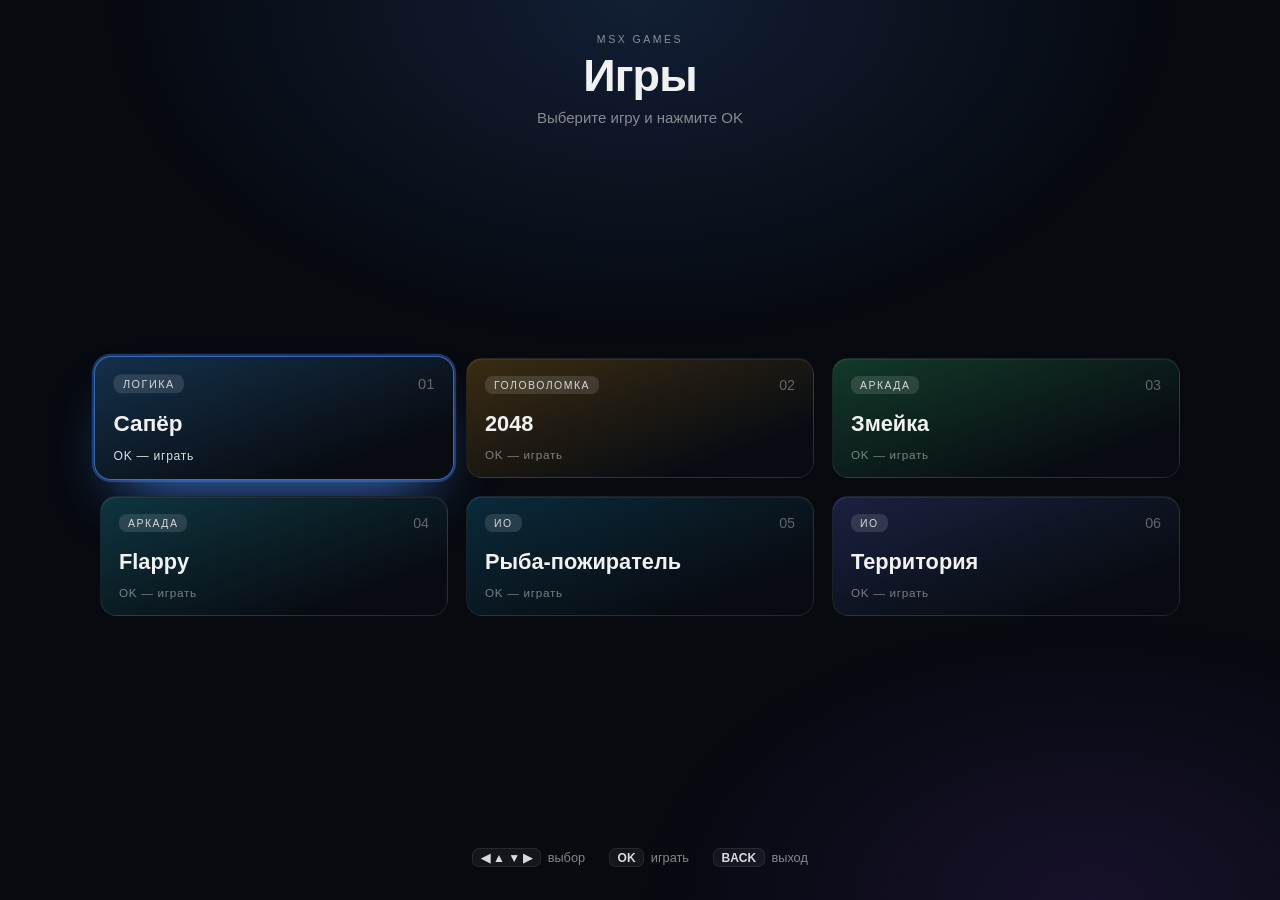
==== commit 0277d6d7: "Add files via upload" ====
--- a/msx/game/index.html
+++ b/msx/game/index.html
@@ -97,6 +97,11 @@
     box-shadow:0 0 0 2px rgba(76,141,255,.35),0 30px 60px -28px rgba(76,141,255,.9);
   }
   .card.sel .card-hint{color:rgba(255,255,255,.85);}
+  .grid.dense .card{min-height:8rem;padding:1.1rem 1.2rem;border-radius:1.1rem;}
+  .grid.dense .card h2{font-size:1.45rem;}
+  .grid.dense .card p{display:none;}
+  .grid.dense .card-hint{margin-top:.7rem;font-size:.78rem;}
+  .grid.dense .num{font-size:.95rem;}
   .empty{color:var(--muted);text-align:center;font-size:1rem;}
   .hint-bar{
     display:flex;
@@ -145,6 +150,41 @@
       tag: 'Логика',
       color: '#14304A',
       url: 'bombgame/index.html'
+    },
+    {
+      title: '2048',
+      sub: 'Складывайте плитки до 2048',
+      tag: 'Головоломка',
+      color: '#3A2C12',
+      url: '2048/index.html'
+    },
+    {
+      title: 'Змейка',
+      sub: 'Собирайте еду и растите',
+      tag: 'Аркада',
+      color: '#123A2A',
+      url: 'snake/index.html'
+    },
+    {
+      title: 'Flappy',
+      sub: 'Пролетайте между трубами',
+      tag: 'Аркада',
+      color: '#0E3540',
+      url: 'flappy/index.html'
+    },
+    {
+      title: 'Рыба-пожиратель',
+      sub: 'Ешь мелких, расти и не попадись крупным',
+      tag: 'Ио',
+      color: '#0A2A3A',
+      url: 'fish/index.html'
+    },
+    {
+      title: 'Территория',
+      sub: 'Замыкай контур и забирай площадь',
+      tag: 'Ио',
+      color: '#1A2140',
+      url: 'territory/index.html'
     }
   ];
 
@@ -213,6 +253,7 @@
     }
     cols = Math.min(GAMES.length, 3);
     grid.style.setProperty('--cols', cols);
+    grid.classList.toggle('dense', GAMES.length > 4);
     for (var i = 0; i < GAMES.length; i++) {
       var card = buildCard(GAMES[i], i);
       grid.appendChild(card);
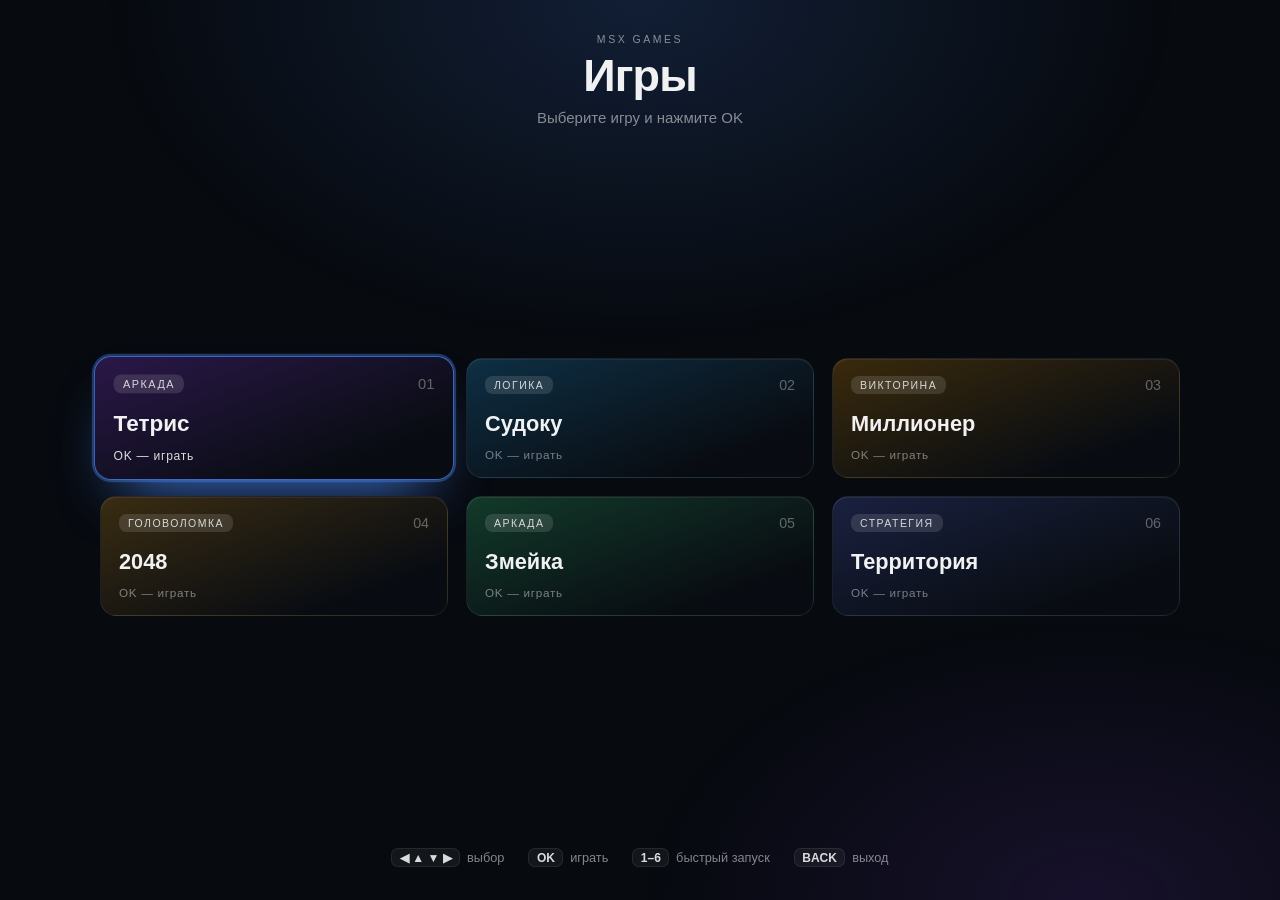
==== commit b959a3ba: "v1" ====
--- a/msx/game/index.html
+++ b/msx/game/index.html
@@ -137,62 +137,58 @@
   <footer class="hint-bar">
     <span><b class="kbd">◀ ▲ ▼ ▶</b> выбор</span>
     <span><b class="kbd">OK</b> играть</span>
+    <span><b class="kbd">1–6</b> быстрый запуск</span>
     <span><b class="kbd">BACK</b> выход</span>
   </footer>
 </div>
 
+<script src="common.js"></script>
 <script>
 (function () {
   var GAMES = [
     {
-      title: 'Сапёр',
-      sub: 'Мины, флаги и три уровня сложности',
+      title: 'Тетрис',
+      sub: 'Классика с тенью фигуры, запасом и уровнями',
+      tag: 'Аркада',
+      color: '#2A1748',
+      url: 'tetris/index.html'
+    },
+    {
+      title: 'Судоку',
+      sub: 'Цифры прямо с пульта, заметки и подсказки',
       tag: 'Логика',
-      color: '#14304A',
-      url: 'bombgame/index.html'
+      color: '#0E2F44',
+      url: 'sudoku/index.html'
+    },
+    {
+      title: 'Миллионер',
+      sub: '15 вопросов, 50:50, зал и звонок другу',
+      tag: 'Викторина',
+      color: '#3A2A0C',
+      url: 'millionaire/index.html'
     },
     {
       title: '2048',
-      sub: 'Складывайте плитки до 2048',
+      sub: 'Складывайте плитки, поле до 6×6',
       tag: 'Головоломка',
       color: '#3A2C12',
       url: '2048/index.html'
     },
     {
       title: 'Змейка',
-      sub: 'Собирайте еду и растите',
+      sub: 'Три скорости, со стенами или без',
       tag: 'Аркада',
       color: '#123A2A',
       url: 'snake/index.html'
     },
     {
-      title: 'Flappy',
-      sub: 'Пролетайте между трубами',
-      tag: 'Аркада',
-      color: '#0E3540',
-      url: 'flappy/index.html'
-    },
-    {
-      title: 'Рыба-пожиратель',
-      sub: 'Ешь мелких, расти и не попадись крупным',
-      tag: 'Ио',
-      color: '#0A2A3A',
-      url: 'fish/index.html'
-    },
-    {
       title: 'Территория',
-      sub: 'Замыкай контур и забирай площадь',
-      tag: 'Ио',
+      sub: 'Большая карта и умные соперники',
+      tag: 'Стратегия',
       color: '#1A2140',
       url: 'territory/index.html'
     }
   ];
-
-  var OK_CODES = [13, 32];
-  var BACK_CODES = [8, 27, 166, 461, 10009];
-
-  function isOk(k) { return OK_CODES.indexOf(k) !== -1; }
-  function isBack(k) { return BACK_CODES.indexOf(k) !== -1; }
 
   var grid = document.getElementById('grid');
   var cards = [];
@@ -286,20 +282,28 @@
   }
 
   function exit() {
-    if (history.length > 1) { history.back(); }
+    var currentUrl = location.href.split(/[?#]/)[0];
+    var launcherUrl = currentUrl.replace(/msx\/game\/index\.html$/, 'msx/launcher.json');
+    location.href = 'https://msx.benzac.de/?start=content:' + encodeURI(launcherUrl);
   }
 
   function onKeyDown(e) {
-    var k = e.keyCode || e.which;
-    if ((k >= 37 && k <= 40) || isOk(k) || isBack(k)) { e.preventDefault(); }
-    if (e.repeat && isOk(k)) { return; }
-
-    if (k === 37) { move(-1, 0); }
-    else if (k === 39) { move(1, 0); }
-    else if (k === 38) { move(0, -1); }
-    else if (k === 40) { move(0, 1); }
-    else if (isOk(k)) { open(); }
-    else if (isBack(k)) { exit(); }
+    var k = MSX.keyOf(e);
+    if (!k) { return; }
+    e.preventDefault();
+    if (e.repeat && (k === 'ok' || k === 'back')) { return; }
+
+    if (k === 'left') { move(-1, 0); }
+    else if (k === 'right') { move(1, 0); }
+    else if (k === 'up') { move(0, -1); }
+    else if (k === 'down') { move(0, 1); }
+    else if (k === 'ok') { open(); }
+    else if (k === 'back') { exit(); }
+    else if (k >= '1' && k <= '9' && +k <= GAMES.length) {
+      index = +k - 1;
+      update();
+      open();
+    }
   }
 
   document.addEventListener('keydown', onKeyDown);
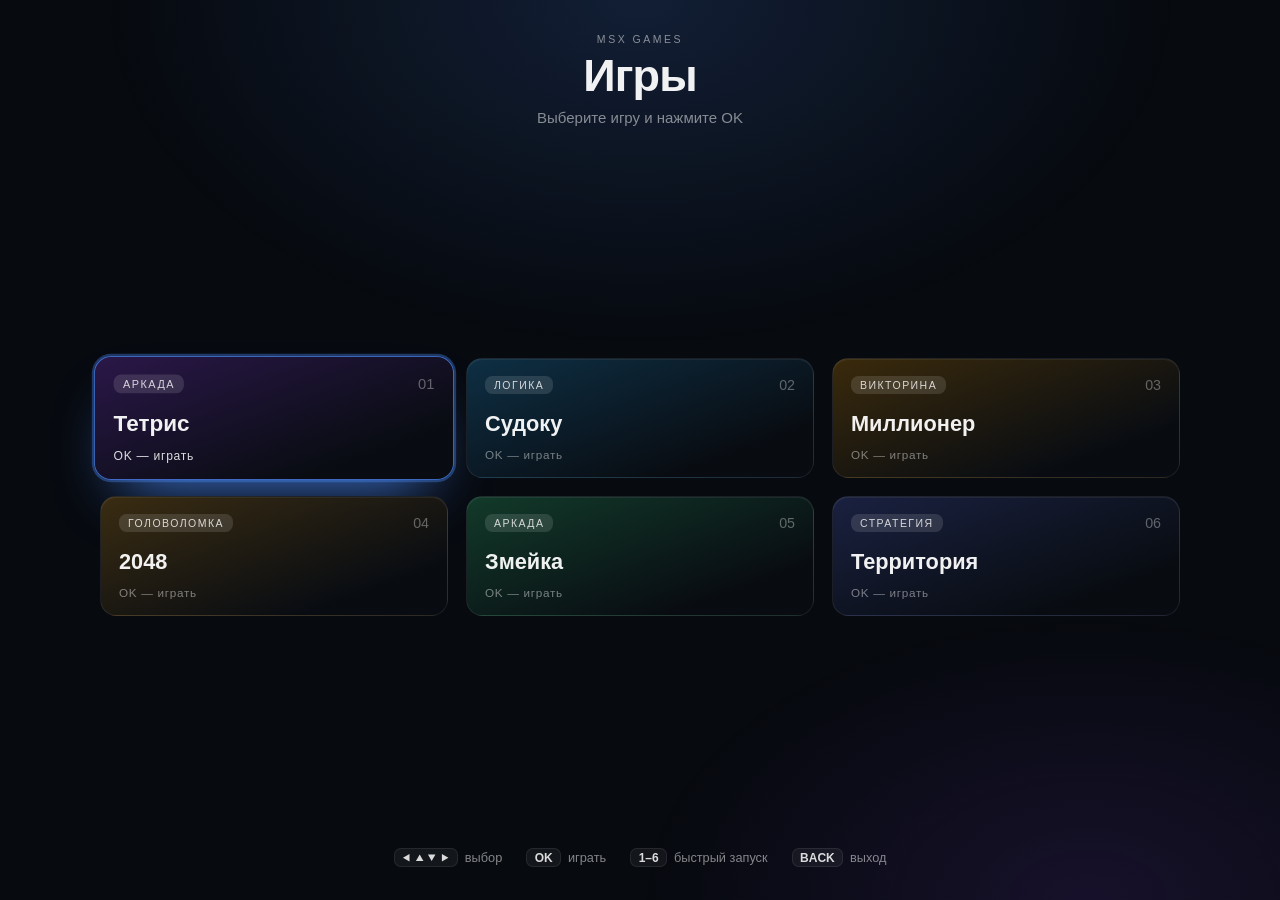
==== commit e1c80d80: "фиксы" ====
--- a/msx/game/index.html
+++ b/msx/game/index.html
@@ -307,6 +307,9 @@
   }
 
   document.addEventListener('keydown', onKeyDown);
+  // стрелки в подсказках — SVG, в шрифтах ТВ этих символов может не быть
+  var kbds = document.querySelectorAll('.kbd');
+  for (var q = 0; q < kbds.length; q++) { MSX.iconize(kbds[q]); }
   render();
 })();
 </script>
